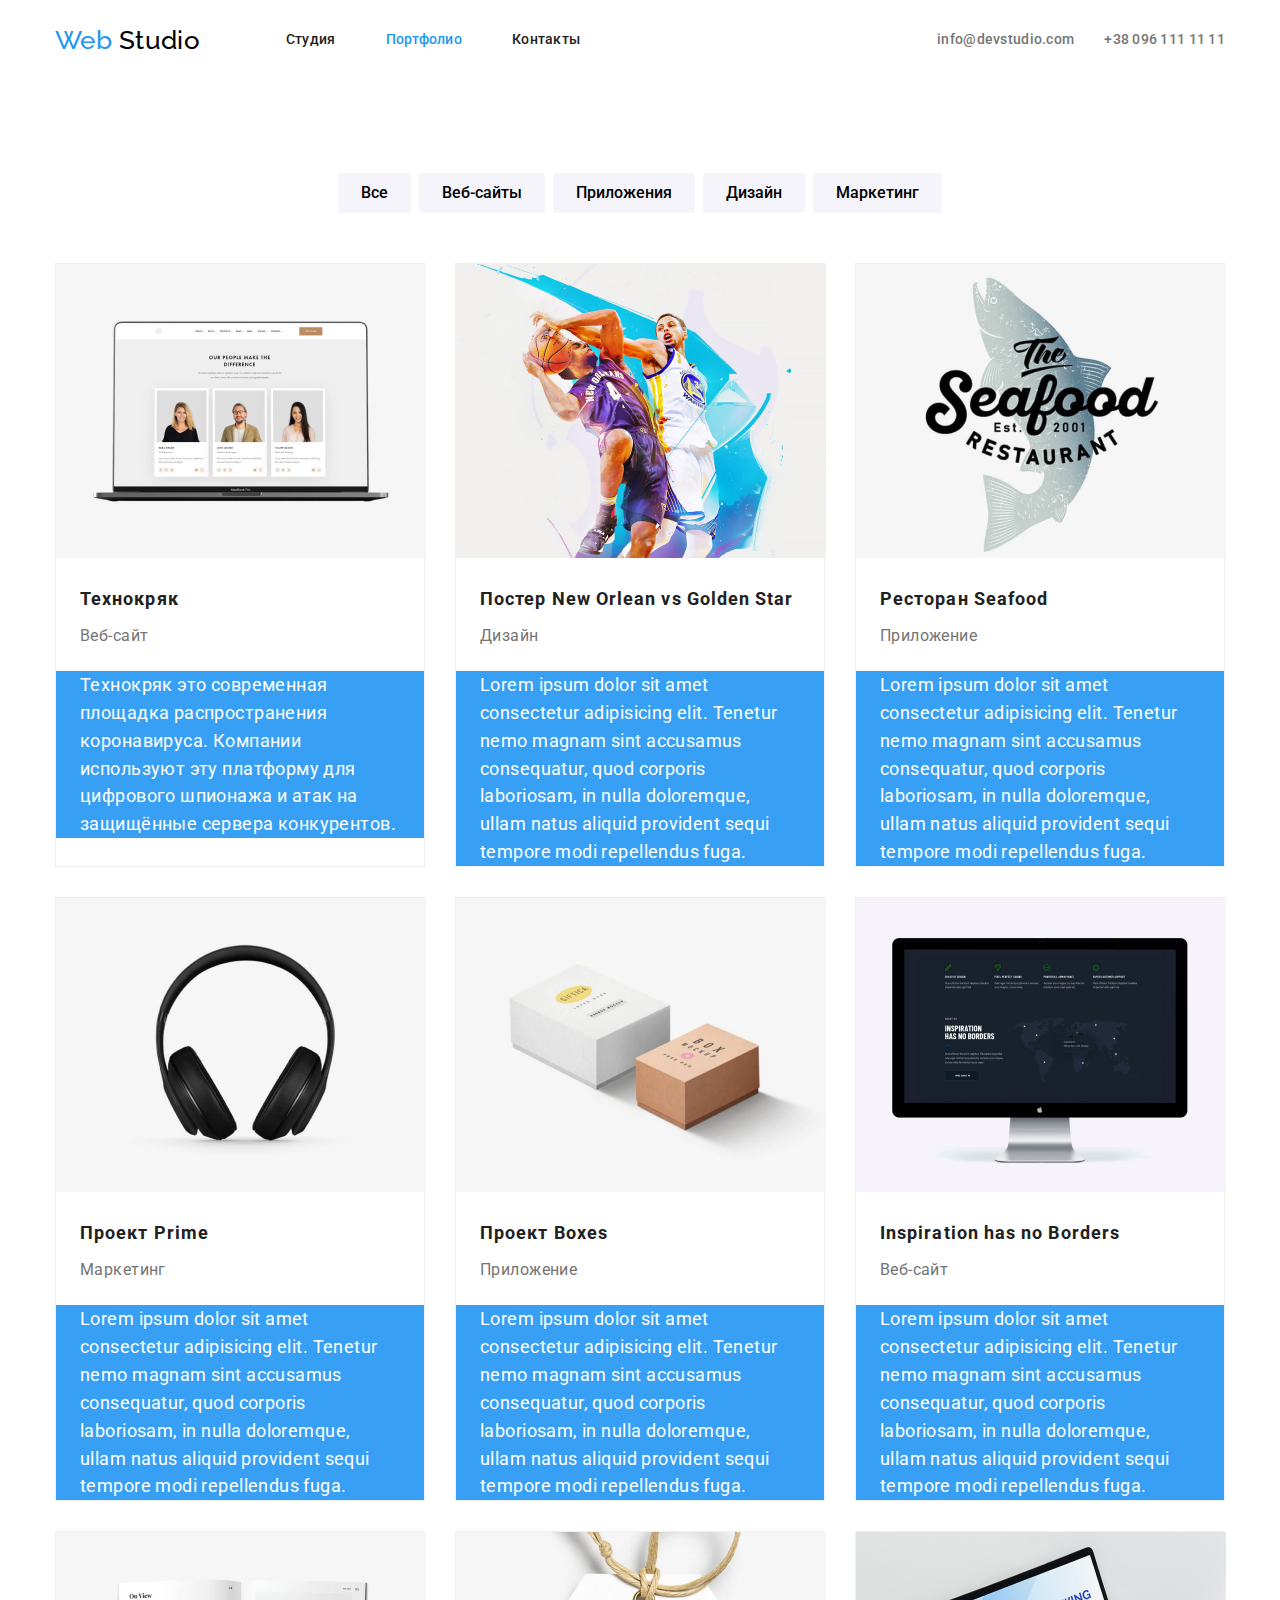
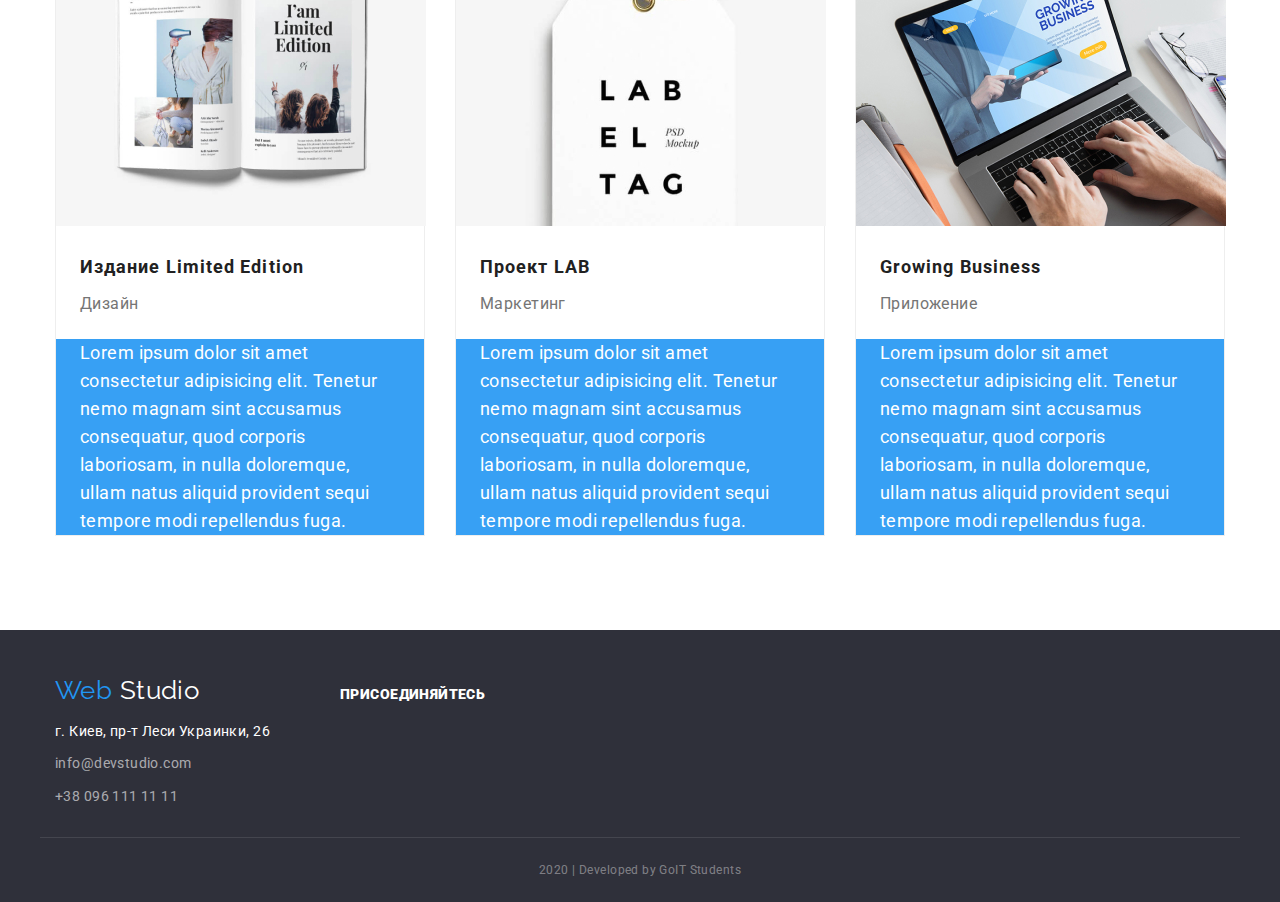
==== portfolio.html @ a6c3c33e "переносит файлы с третьей работы" ====
<!DOCTYPE html>
<html lang="ru">
    <head>
        <meta charset="utf-8">
        <meta name="viewport" content="width=device-width, initial-scale=1.0">
        <title>Web Studio v.1</title>
        <link href="https://fonts.googleapis.com/css2?family=Raleway:wght@700&family=Roboto:wght@400;500;700;900&display=swap" rel="stylesheet">
        <link rel="stylesheet" href="./css/normalize.css">
        <link rel="stylesheet" href="./css/style.css">
    </head>
    
    <body>
        <header>
            <nav class="header header-nav container">
                <a class="logo" href="index.html">
                    <span class="logo-web">Web</span>
                    <span class="logo-header">Studio</span>
                </a>   
                <ul class="site-nav menu-nav">
                     <li class="menu-nav-link">
                        <a class="link" href="index.html">Студия</a>
                     </li>
                     <li class="menu-nav-link">
                        <a class="link current" href="portfolio.html">Портфолио</a>
                     </li>
                     <li class="menu-nav-link">
                        <a class="link" href="">Контакты</a>
                     </li>
                </ul>  
                <ul class="contact contact-nav">
                    <li class="cnt">
                         <a href="mailto:info@devstudio.com">info@devstudio.com</a>
                    </li>
                    <li class="cnt"> 
                         <a href="tel:+380961111111">+38 096 111 11 11</a>
                    </li>
                </ul>      
             </nav> 
        </header>    


        <main>
            <!--projects-->
            <section class="projects container">
                <h1 class="projects-title">Наши проекты</h1>
                <ul class="filters">
                    <li class="filters-items"><button class="filter">Все</button></li>
                    <li class="filters-items"><button class="filter">Веб-сайты</button></li>
                    <li class="filters-items"><button class="filter">Приложения</button></li>
                    <li class="filters-items"><button class="filter">Дизайн</button></li>
                    <li class="filters-items"><button class="filter">Маркетинг</button></li>
                </ul>
                <ul class="projects-list">
                    <li class="projects-items">
                        <a href="">
                            <img src="./image/techno.jpg" alt="img">
                            <h2 class="title">Технокряк</h2>
                            <p class="category">Веб-сайт</p>
                            <p class="description">Технокряк это современная площадка распространения коронавируса. Компании используют эту платформу для цифрового шпионажа и атак на защищённые сервера конкурентов.</p>
                        </a>
                    </li>

                    <li class="projects-items">
                        <a href="">
                            <img src="./image/poster.jpg" alt="img">
                            <h2 class="title">Постер New Orlean vs Golden Star</h2>
                            <p class="category">Дизайн</p>
                            <p class="description">Lorem ipsum dolor sit amet consectetur adipisicing elit. Tenetur nemo magnam sint accusamus consequatur, quod corporis laboriosam, in nulla doloremque, ullam natus aliquid provident sequi tempore modi repellendus fuga.</p></a>
                    </li>

                    <li class="projects-items">
                        <a href="">
                            <img src="./image/restaurant.jpg" alt="img">
                            <h2 class="title">Ресторан Seafood</h2>
                            <p class="category ">Приложение</p>
                            <p class="description">Lorem ipsum dolor sit amet consectetur adipisicing elit. Tenetur nemo magnam sint accusamus consequatur, quod corporis laboriosam, in nulla doloremque, ullam natus aliquid provident sequi tempore modi repellendus fuga.</p>
                        </a>
                    </li>

                    <li class="projects-items">
                        <a href="">
                            <img src="./image/prime.jpg" alt="img">
                            <h2 class="title">Проект Prime</h2>
                            <p class="category">Маркетинг</p>
                            <p class="description">Lorem ipsum dolor sit amet consectetur adipisicing elit. Tenetur nemo magnam sint accusamus consequatur, quod corporis laboriosam, in nulla doloremque, ullam natus aliquid provident sequi tempore modi repellendus fuga.</p>
                        </a>
                    </li>

                    <li class="projects-items">
                        <a href="">
                            <img src="./image/box.jpg" alt="img">
                            <h2 class="title">Проект Boxes</h2>
                            <p class="category">Приложение</p>
                            <p class="description">Lorem ipsum dolor sit amet consectetur adipisicing elit. Tenetur nemo magnam sint accusamus consequatur, quod corporis laboriosam, in nulla doloremque, ullam natus aliquid provident sequi tempore modi repellendus fuga.</p>
                        </a>
                    </li>

                    <li class="projects-items">
                        <a href="">
                            <img src="./image/design.jpg" alt="img">
                            <h2 class="title">Inspiration has no Borders</h2>
                            <p class="category">Веб-сайт</p>
                            <p class="description">Lorem ipsum dolor sit amet consectetur adipisicing elit. Tenetur nemo magnam sint accusamus consequatur, quod corporis laboriosam, in nulla doloremque, ullam natus aliquid provident sequi tempore modi repellendus fuga.</p>
                        </a>
                    </li>

                    <li class="projects-items">
                        <a href="">
                            <img src="./image/book.jpg" alt="img">
                            <h2 class="title">Издание Limited Edition</h2>
                            <p class="category">Дизайн</p>
                            <p class="description">Lorem ipsum dolor sit amet consectetur adipisicing elit. Tenetur nemo magnam sint accusamus consequatur, quod corporis laboriosam, in nulla doloremque, ullam natus aliquid provident sequi tempore modi repellendus fuga.</p>
                        </a>
                    </li>

                    <li class="projects-items">
                        <a href="">
                            <img src="./image/lab.jpg" alt="img">
                            <h2 class="title">Проект LAB</h2>
                            <p class="category">Маркетинг</p>
                            <p class="description">Lorem ipsum dolor sit amet consectetur adipisicing elit. Tenetur nemo magnam sint accusamus consequatur, quod corporis laboriosam, in nulla doloremque, ullam natus aliquid provident sequi tempore modi repellendus fuga.</p>
                        </a>
                    </li>

                    <li class="projects-items">
                        <a href="">                         
                            <img src="./image/project9.jpg" alt="img">
                            <h2 class="title">Growing Business</h2>
                            <p class="category">Приложение</p>
                            <p class="description">Lorem ipsum dolor sit amet consectetur adipisicing elit. Tenetur nemo magnam sint accusamus consequatur, quod corporis laboriosam, in nulla doloremque, ullam natus aliquid provident sequi tempore modi repellendus fuga.</p>
                        </a>
                    </li>
                </ul>
            </section>
        </main>


        <footer>
            <div class="container footer">
                <div class="footer-address">
                    <a class="logo" href="index.html">
                        <span class="logo-web">Web</span>
                        <span class="logo-footer">Studio</span>
                    </a> 
                    <address class="address">
                        <p>г. Киев, пр-т Леси Украинки, 26</p>
                        <a class="address-link" href="mailto:info@devstudio.com">info@devstudio.com</a>
                        <a class="address-link" href="tel:+380961111111">+38 096 111 11 11</a>
                    </address>
                </div>
                <div class="join-in">
                    <p><b>Присоединяйтесь</b></p>
                    <ul class="social">
                        <li class="social-items">
                            <a target="_blank" href="" aria-label="instagram"></a>
                        </li>
                        <li class="social-items">
                            <a target="_blank" href="" aria-label="facebook"></a>
                        </li>
                        <li class="social-items">
                            <a target="_blank" href="" aria-label="twitter"></a>
                        </li>
                        <li class="social-items">
                            <a target="_blank" href="" aria-label="linkedin"></a>
                        </li>
                    </ul>
                </div>
            </div>
            <p class="footer-text container">2020 | Developed by GoIT Students</p>
        </footer>
    </body>
</html>
---- css/style.css ----
:root{
    --primary-text-color: #757575;
    --accent-color: #2196F3;
    --title-text-color: #212121;
    --footer-text-color: rgba(255, 255, 255, 0.6);
    --footer-background-color: #2F303A;
    --section-background: #F5F4FA;
    --white-color: #FFFFFF;

}

html {
    box-sizing: border-box;
}
  
*,
*::before,
*::after {
    box-sizing: inherit;
}

body{
    font-family: 'Roboto', sans-serif;
    font-size: 14px;
    font-weight: 400;
    letter-spacing: 0.03em;
}

ul a,
a{
    text-decoration: none;
}

h2,
h3{
    color: var(--title-text-color);
}

h2{
    font-size: 36px;
    font-weight: 700;
    line-height: 1.16;
    text-align: center;
}

ul li{
    list-style: none;
} 

h1,h2,h3,h4,h5,h6,ul,p{
    margin: 0;
    padding: 0;
}

.container{
    margin-left: auto;
    margin-right: auto;
    width: 1200px;
    padding-left: 15px;
    padding-right: 15px;
}

/*LOGO*/
.logo{
    display: block;
    
    font-family: 'Raleway', sans-serif;
    font-size: 26px;
    line-height: 1.19;
    text-decoration: none;
}
.logo .logo-web{
    color: var(--accent-color);
}

.logo .logo-header{
    color: black;
}

.logo .logo-footer{
    color: var(--white-color);
}



/*HEADER*/
header{
    background-color: var(--white-color);
    font-weight: 500;
    
    line-height: 1.14;
    letter-spacing: 0.02em;
}

.site-nav .link{
    display: block;
    padding-bottom: 32px;
    padding-top: 32px;
    color: var(--title-text-color);
}

.site-nav .link.current{
    color: var(--accent-color);
}

.contact a{
    color: var(--primary-text-color);
}

.site-nav .link:hover,
.site-nav .link:focus,
.contact a:hover,
.contact a:focus {
  color: var(--accent-color);
}

.menu-nav{
    display: flex;
}

.menu-nav-link + .menu-nav-link{
    margin-left: 50px;
}

.menu-nav-link{
    margin-left: 86px;
}

.header-nav{
    display: flex;
    justify-content: space-between;
    align-items: center;
}

.contact-nav{
    display: flex;
    margin-left: auto;
}

.cnt + .cnt{
    margin-left: 30px;
}



/*HERO*/
.hero{
    background: rgba(47, 48, 58, 0.8);
    text-align: center;
    color: var(--white-color);
    margin-bottom: 94px;
}

.hero-title{    
    font-weight: 900;
    font-size: 44px;
    line-height: 1.36;
    letter-spacing: 0.06em;
    text-transform: uppercase;
    margin-bottom: 30px;
    
}

.hero .button{
    color: var(--white-color);
    font-weight: 700;
    font-size: 16px;
    line-height: 1.87;
    letter-spacing: 0.06em;

    padding-top: 10px;
    padding-bottom: 10px;
    background-color: var(--accent-color);
    display: block;
    width: 200px;
    border-radius: 4px;
    margin-right: auto;
    margin-left: auto;
}

.hero .hero-container{
    padding-top: 200px;
    padding-bottom: 200px;
}

/*Особенности*/
.section{
    display: flex;
    margin-bottom: 94px;
}

.section-list + .section-list{
    margin-left: 30px;
}

.section .section-title{
    font-weight: 700;
    font-size: 14px;
    line-height: 1.14;
    text-transform: uppercase;
    margin-top: 30px;
    margin-bottom: 10px;
}

.section .text{
    line-height: 1.71;
    margin: 0;
}

.container-title{
    font-size: 0px;
    color: transparent;
}



/* Чем мы занимаемся?*/

.features-list{
    display: flex;
    margin-bottom: 94px;
}

.features-title{
    margin-bottom: 50px;
}

.features-items + .features-items{
    margin-left: 30px;
}

.features p{
    font-weight: 700;
    line-height: 1.14;
    text-transform: uppercase;
    text-align: center;
    color: var(--white-color);
    background: rgba(47, 48, 58, 0.8);
    padding-top: 27px;
    padding-bottom: 27px;
    margin: 0;
    position: relative;
    margin-top: -72px;
}




/*TEAM*/
.team{
    background-color: var(--section-background);
}
.team-title{
    margin-bottom: 50px;
    padding-top: 94px;
}

.team .team-list{
    display: flex;
    padding-bottom: 94px;
}

.team-items + .team-items{
    margin-left: 30px;
} 

.team .team-name{
    font-weight: 500;
    font-size: 16px;
    line-height: 1.18;
    text-align: center;
    margin-top: 30px;
    margin-bottom: 10px;
}

.team p{
    color: var(--primary-text-color);
    font-weight: 400;
    font-size: 16px;
    line-height: 1.18;
    text-align: center;
    margin-bottom: 16px;
}



/*Social*/
a[aria-label="instagram"]:hover,
a[aria-label="instagram"]:focus{
    background-color: var(--accent-color);
}

.social{
    display: flex;
    justify-content: center;
}

.social .social-items{
    margin-bottom: 24px;
}

.social-items + .social-items{
    margin-left: 10px;
}




/*Наши клиенты*/
.client-title{
    margin-bottom: 50px;
    margin-top: 94px;  
}

.client .client-list{
    display: flex;
    justify-content: space-between;
    margin-bottom: 94px;
}

.client-items + .client-items{
    margin-left: 30px;
}

.client .client-link:hover,
.client .client-link:focus{
    color: var(--accent-color)
}



/*FOOTER*/
footer{
    background-color: var(--footer-background-color);
    color: var(--white-color);
    font-weight: 400;
    font-style: normal;
    font-size: 14px;
    line-height: 1.71;
}

.footer{
    display: flex;
    align-items: baseline;
}
.footer-address{
    margin-top: 45px;
    margin-bottom: 28px;
}

.address{
    font-weight: 400;
    font-style: normal;
    display: flex;
    flex-direction: column;
    margin-top: 14px;
}

.address-link{
   color: var(--footer-text-color);
   margin-top: 9px;
}

.address-link:hover,
.address-link:focus{
    color: var(--accent-color)
}

.join-in{
    font-weight: bold;
    line-height: 1.14;
    text-transform: uppercase;
    margin-left: 70px;

}

.footer-text{
    font-size: 12px;
    line-height: 2;
    text-align: center;
    color: rgba(255, 255, 255, 0.4); 
    padding-top: 20px;
    padding-bottom: 20px;
    border-top: 1px solid rgba(255, 255, 255, 0.1);;
}





/*PORTFOLIO*/


/*projects*/
.projects .projects-title{
    color: transparent;
    font-size: 0px;  /*попытка скрыть заголовок*/
}

.filter{
    font-weight: 500;
    font-size: 16px;
    line-height: 1.62;
    text-align: center;
    padding-left: 22px;
    padding-right: 22px;
    padding-top: 6px;
    padding-bottom: 6px;
    background: var(--section-background);
    border-radius: 4px;
    border: 1px solid transparent;
}

.filters-items + .filters-items{
    margin-left: 8px;
}

.filter:hover,
.filter:focus{
    background-color: var(--accent-color);
    color: var(--white-color);
}

.projects-list .title{
    font-weight: 700;
    font-size: 18px;
    line-height: 2;
    letter-spacing: 0.06em;
    text-align: left;
    padding-left: 24px;
    padding-right: 24px;
    margin-top: 20px;
}

.description{
    font-size: 18px;
    line-height: 1.55;
    color: var(--white-color);
    background: rgba(33, 150, 243, 0.9);
    padding-left: 24px;
    padding-right: 24px;
}

.category{
    font-size: 16px;
    line-height: 1.87;
    color: var(--primary-text-color);
    padding-left: 24px;
    padding-right: 24px;
    margin-bottom: 20px;
    margin-top: 4px;
}

.projects .filters{
    display: flex;
    justify-content: center;
    margin-top: 93px;
    margin-bottom: 50px;
    
}

.projects .projects-list{
    display: flex;
    flex-wrap: wrap;
    margin-bottom: 94px;
}

.projects .projects-items{
    width: calc((100% - 60px) / 3);
    margin-bottom: 30px;
    margin-right: 30px;
    border: 1px solid #EEEEEE;
}

.projects-items:nth-last-child(-n+3){
  margin-bottom: 0;
}

.projects-items:nth-child(3n){
    margin-right: 0;
}
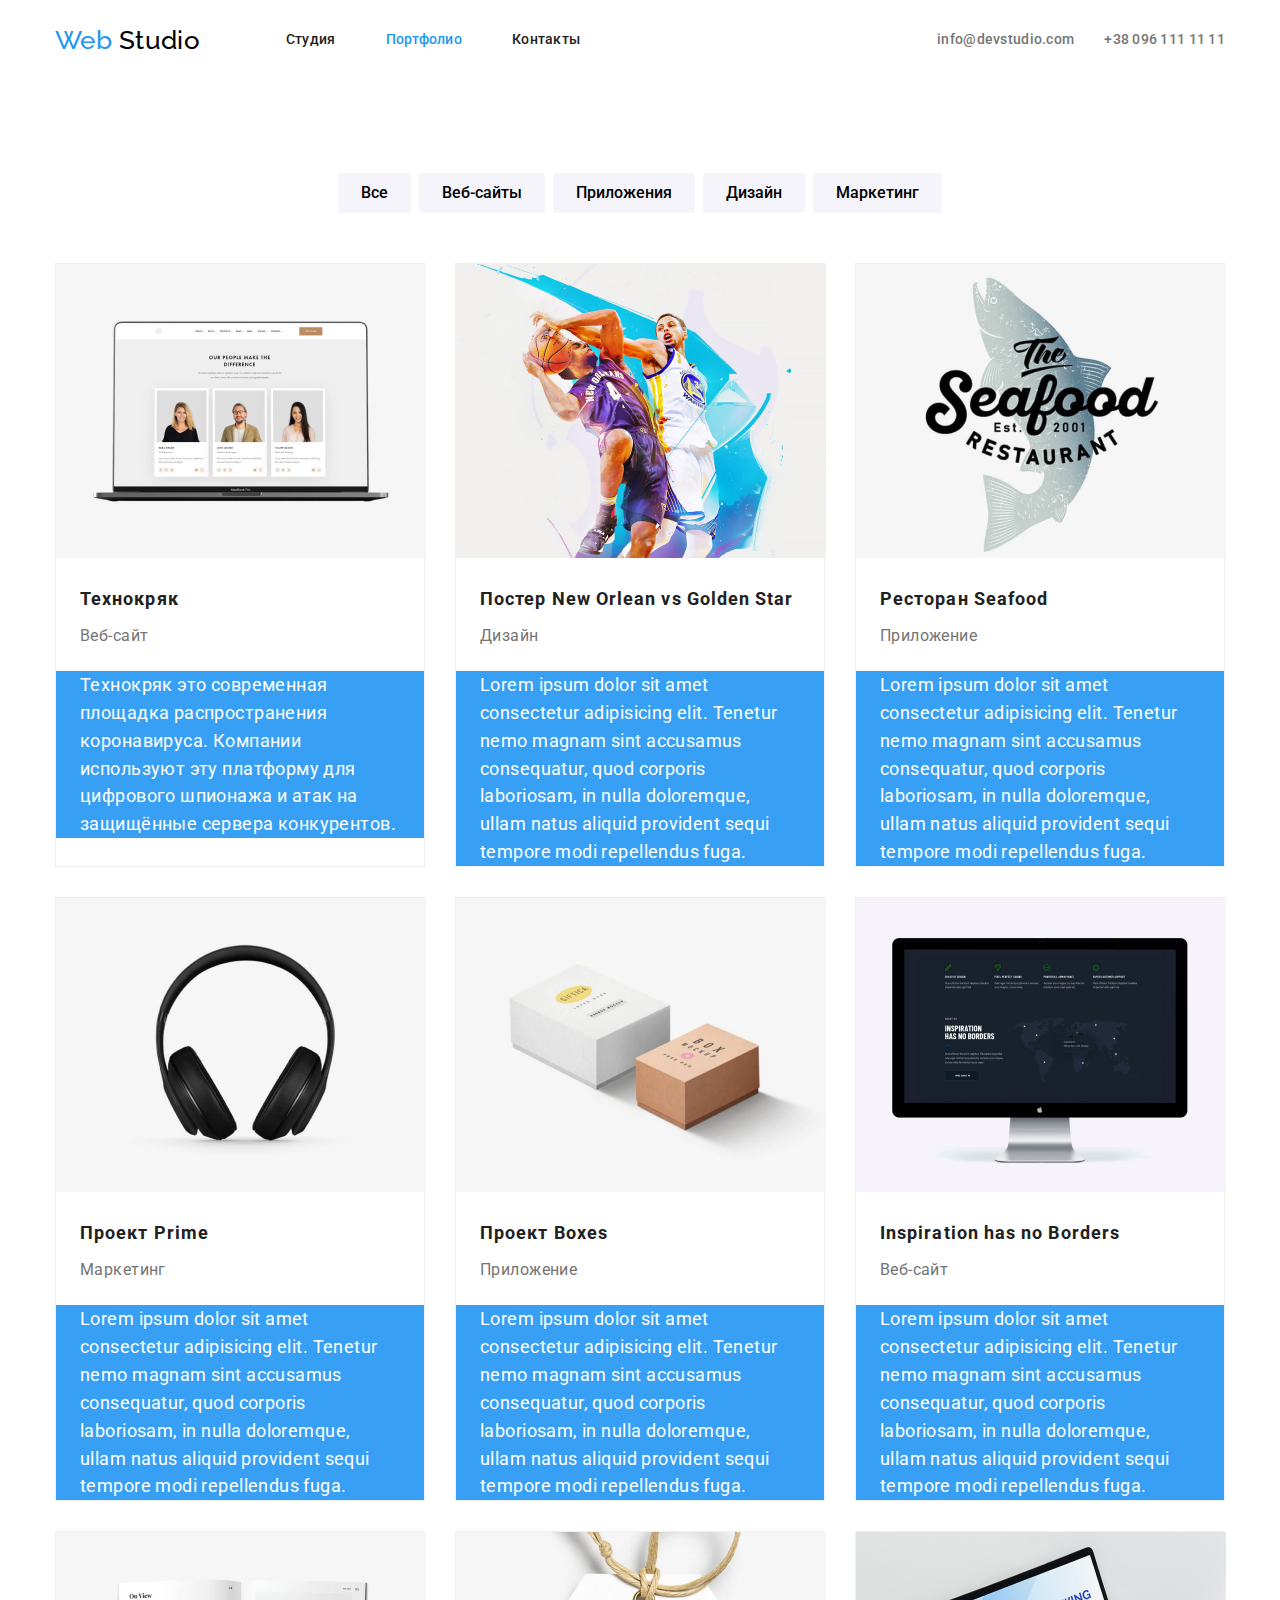
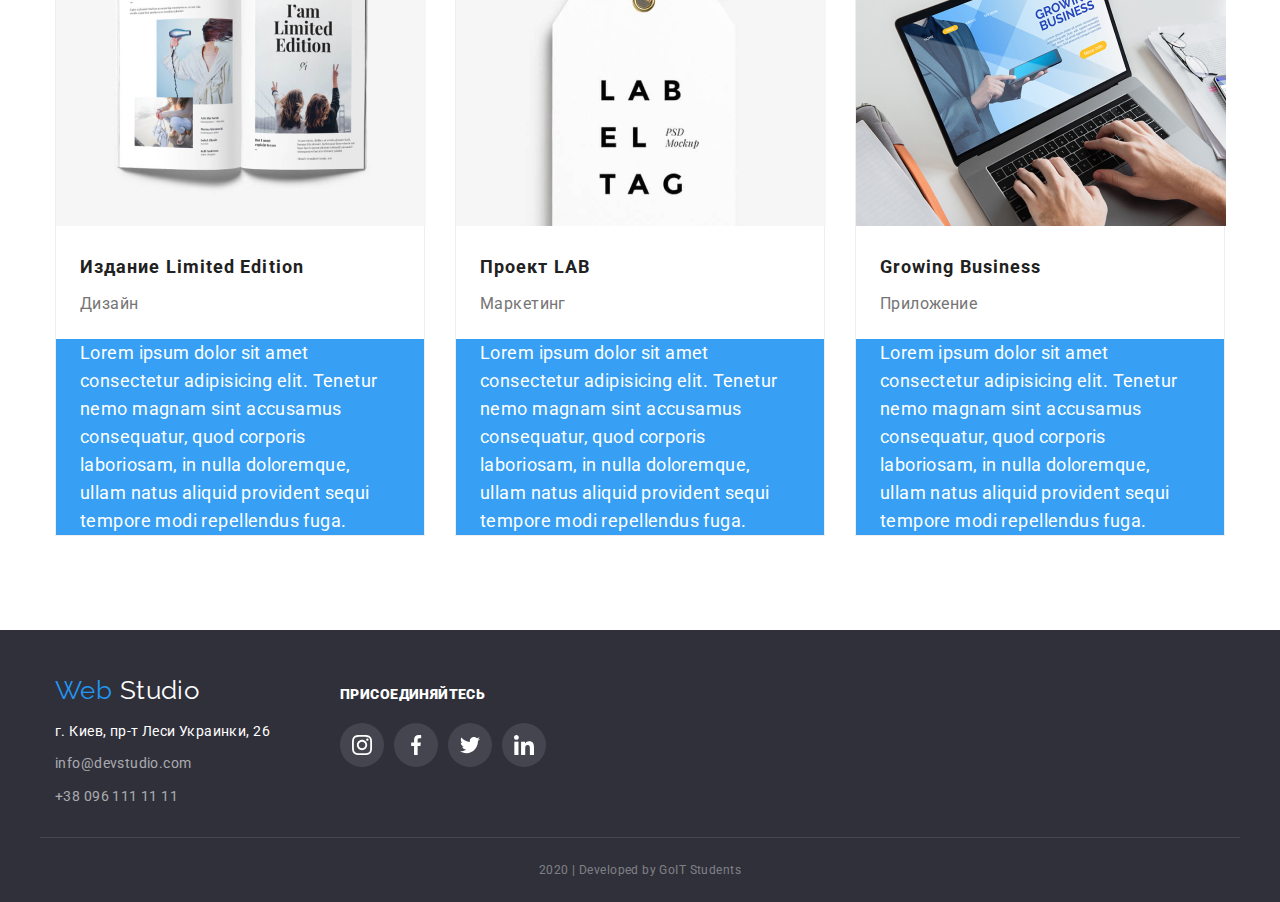
==== commit e59e5a3a: "добавляет фоновые картинки" ====
--- a/portfolio.html
+++ b/portfolio.html
@@ -150,18 +150,18 @@
                 </div>
                 <div class="join-in">
                     <p><b>Присоединяйтесь</b></p>
-                    <ul class="social">
+                    <ul class="social social-footer">
                         <li class="social-items">
-                            <a target="_blank" href="" aria-label="instagram"></a>
+                            <a class="link-items instagram" target="_blank" href="" aria-label="instagram"></a>
                         </li>
                         <li class="social-items">
-                            <a target="_blank" href="" aria-label="facebook"></a>
+                            <a class="link-items facebook" target="_blank" href="" aria-label="facebook"></a>
                         </li>
                         <li class="social-items">
-                            <a target="_blank" href="" aria-label="twitter"></a>
+                            <a class="link-items twitter" target="_blank" href="" aria-label="twitter"></a>
                         </li>
                         <li class="social-items">
-                            <a target="_blank" href="" aria-label="linkedin"></a>
+                            <a class="link-items linkedin" target="_blank" href="" aria-label="linkedin"></a>
                         </li>
                     </ul>
                 </div>
--- a/css/style.css
+++ b/css/style.css
@@ -145,7 +145,10 @@
 
 /*HERO*/
 .hero{
-    background: rgba(47, 48, 58, 0.8);
+    max-width: 1600px;
+    height: 600px;
+    background-image: linear-gradient( rgba(47, 48, 58, 0.8),  rgba(47, 48, 58, 0.8)),
+    url(/image/hero.jpg); 
     text-align: center;
     color: var(--white-color);
     margin-bottom: 94px;
@@ -189,6 +192,39 @@
     margin-bottom: 94px;
 }
 
+.section .section-list::before{
+    content: "";
+    display: inline-flex;
+    width: 270px;
+    height: 120px;
+    background-color: var(--section-background);
+    border-radius: 4px;
+}
+
+.section .section-list:nth-child(1)::before{
+    background-image: url(/image/antenna.svg);
+    background-position: center;
+    background-repeat: no-repeat;
+}
+
+.section .section-list:nth-child(2)::before{
+    background-image: url(/image/clock.svg);
+    background-position: center;
+    background-repeat: no-repeat;
+}
+
+.section .section-list:nth-child(3)::before{
+    background-image: url(/image/diagram.svg);
+    background-position: center;
+    background-repeat: no-repeat;
+}
+
+.section .section-list:nth-child(4)::before{
+    background-image: url(/image/astronaut.svg);
+    background-position: center;
+    background-repeat: no-repeat;
+}
+
 .section-list + .section-list{
     margin-left: 30px;
 }
@@ -260,6 +296,11 @@
     padding-bottom: 94px;
 }
 
+.team .team-items{
+    box-shadow: 0px 2px 1px rgba(0, 0, 0, 0.2), 0px 1px 1px rgba(0, 0, 0, 0.14), 0px 1px 3px rgba(0, 0, 0, 0.12);
+    border-radius: 0px 0px 4px 4px; 
+}
+
 .team-items + .team-items{
     margin-left: 30px;
 } 
@@ -285,9 +326,12 @@
 
 
 /*Social*/
-a[aria-label="instagram"]:hover,
-a[aria-label="instagram"]:focus{
+.social .social-items:hover,
+.social .social-items:focus{
     background-color: var(--accent-color);
+    border-radius: 75%;
+    height: 44px;
+    width: 44px;
 }
 
 .social{
@@ -371,7 +415,10 @@
     line-height: 1.14;
     text-transform: uppercase;
     margin-left: 70px;
-
+}
+
+.join-in p{
+    margin-bottom: 20px;
 }
 
 .footer-text{
@@ -382,6 +429,41 @@
     padding-top: 20px;
     padding-bottom: 20px;
     border-top: 1px solid rgba(255, 255, 255, 0.1);;
+}
+
+.social-footer .link-items{
+    display: inline-flex;
+    background: rgba(255, 255, 255, 0.1);
+    border-radius: 75%;
+    height: 44px;
+    width: 44px;
+}
+.social-footer .social-items{
+    margin-bottom: 0;
+}
+
+.social-items .instagram{
+    background-image: url(/image/insta-white.svg);
+    background-repeat: no-repeat;
+    background-position: center;
+}
+
+.social-items .facebook{
+    background-image: url(/image/facebook-white.svg);
+    background-repeat: no-repeat;
+    background-position: center;
+}
+
+.social-items .twitter{
+    background-image: url(/image/twitter-white.svg);
+    background-repeat: no-repeat;
+    background-position: center;
+}
+
+.social-items .linkedin{
+    background-image: url(/image/linkedin-white.svg);
+    background-repeat: no-repeat;
+    background-position: center;
 }
 
 
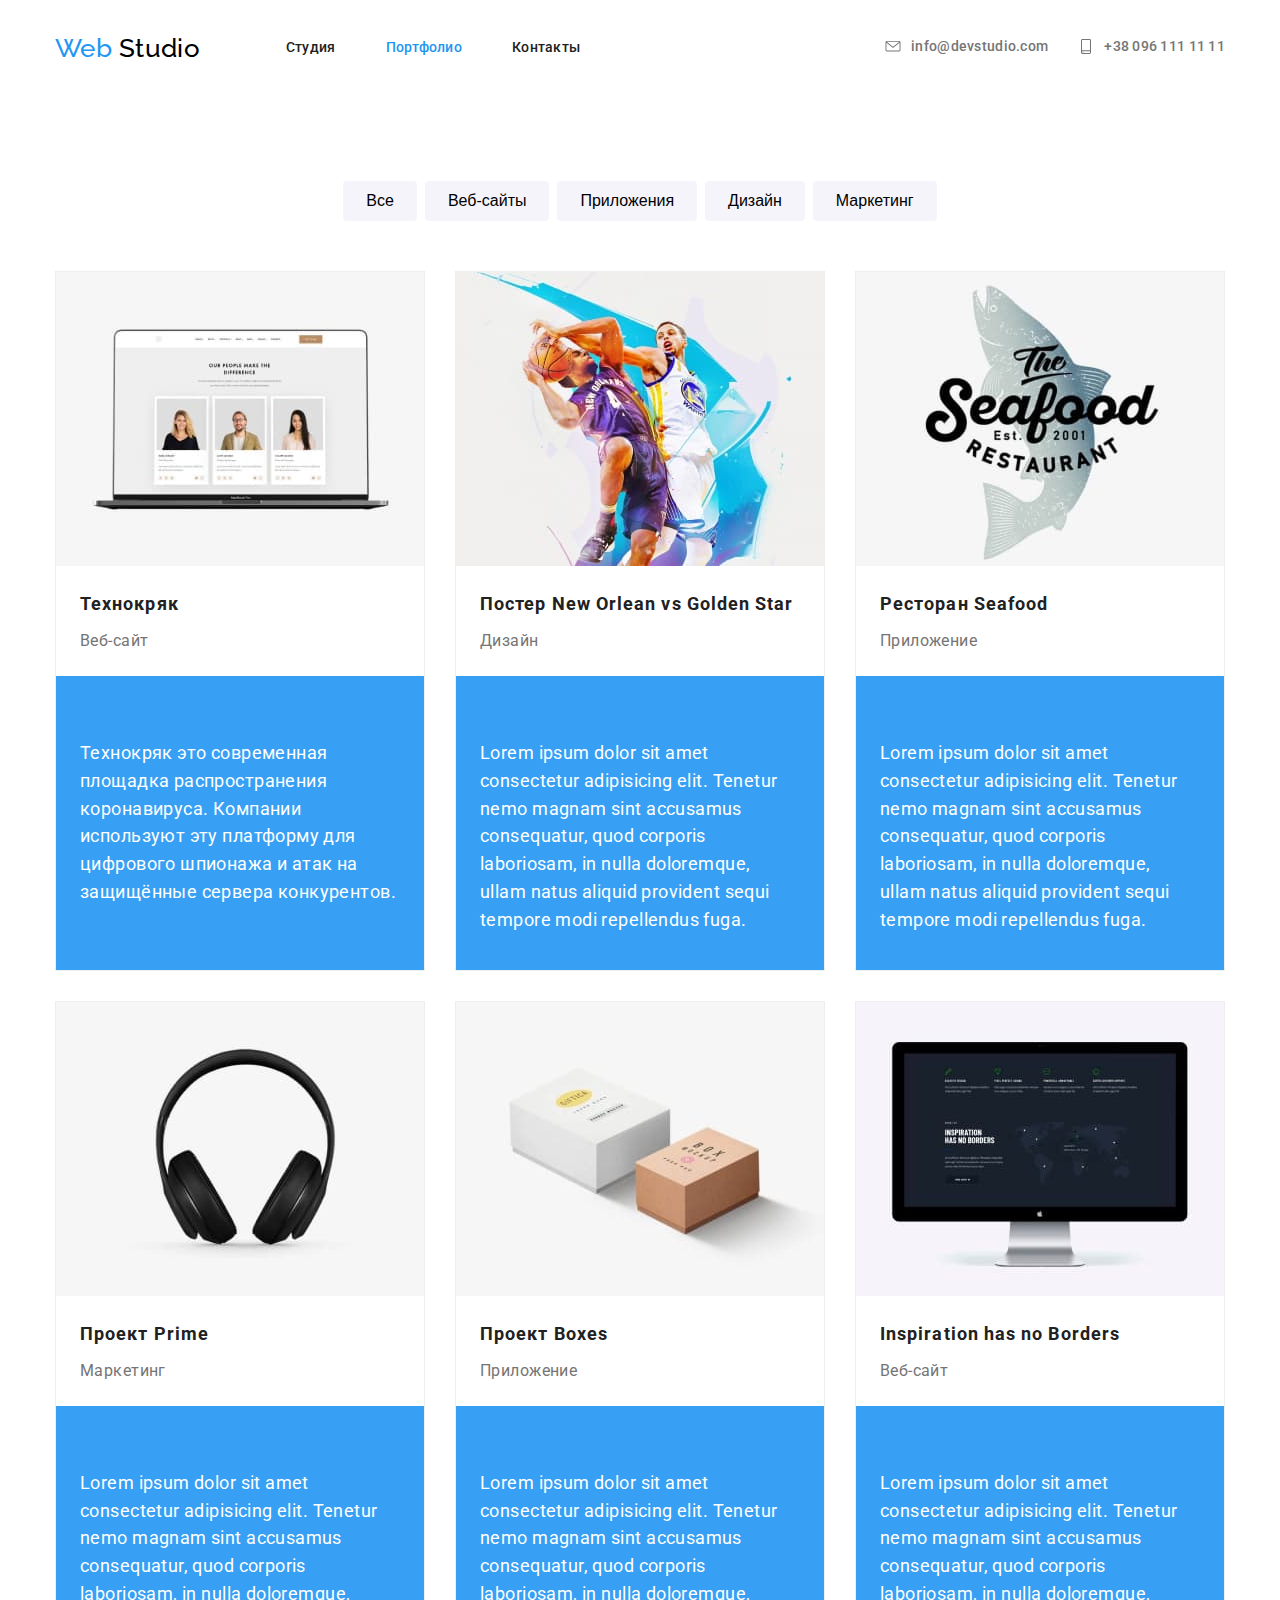
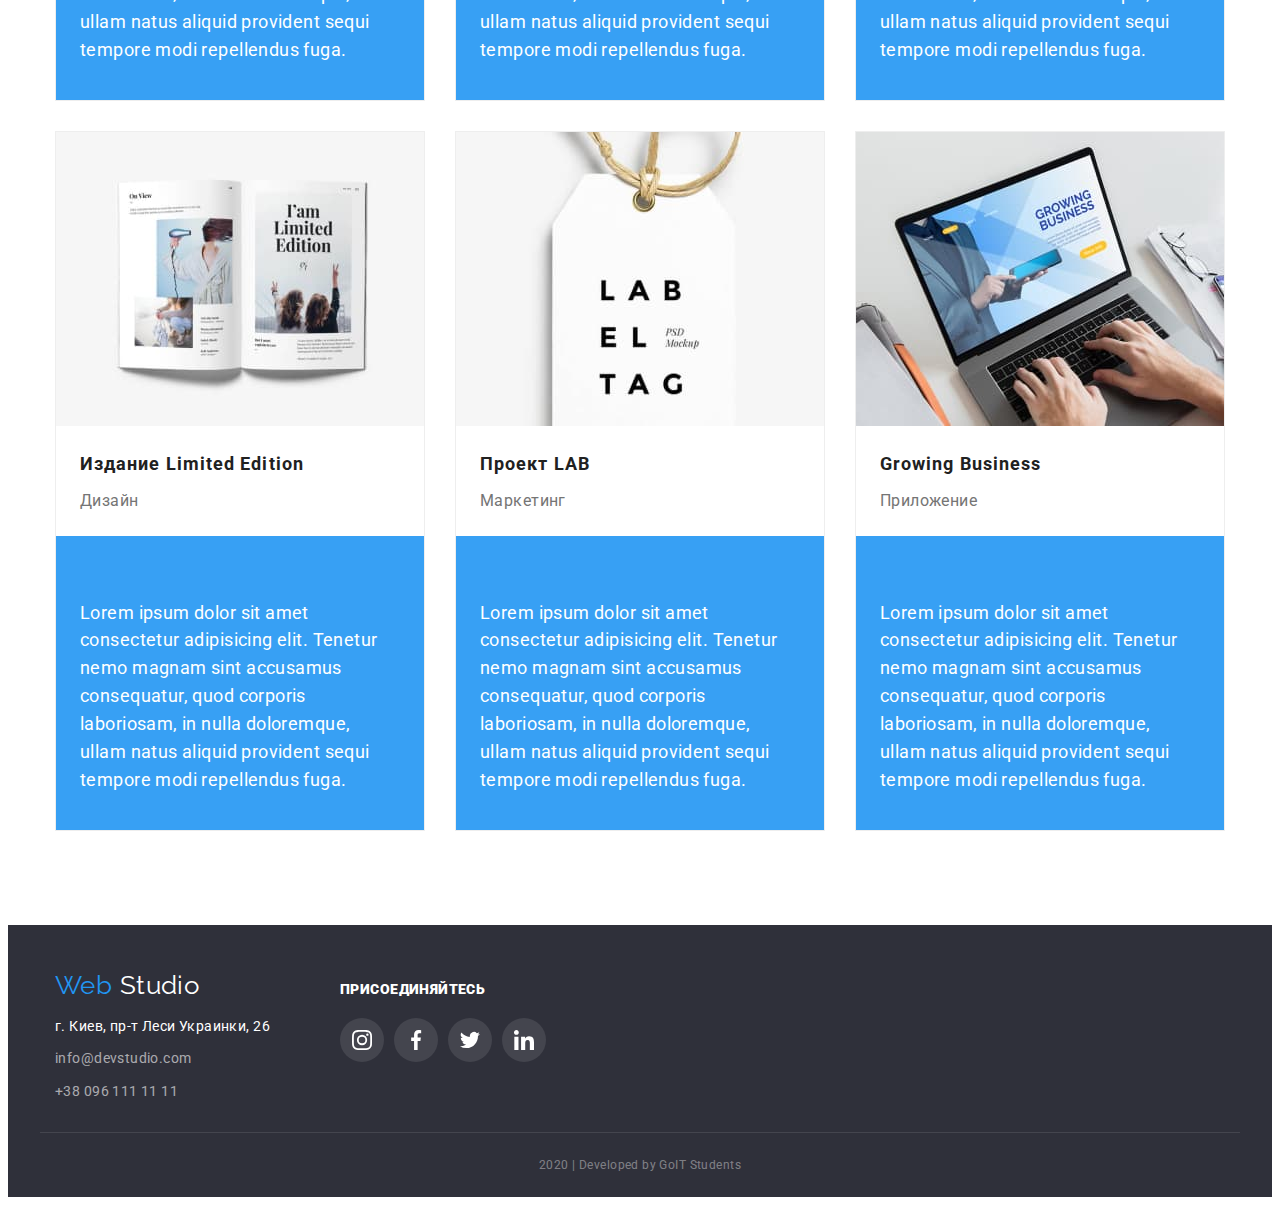
==== commit 44a4b560: "добавляет финальную версию" ====
--- a/portfolio.html
+++ b/portfolio.html
@@ -29,12 +29,21 @@
                 </ul>  
                 <ul class="contact contact-nav">
                     <li class="cnt">
-                         <a href="mailto:info@devstudio.com">info@devstudio.com</a>
+                        <a class="cnt-link" href="mailto:info@devstudio.com">
+                            <svg class="icon-cnt">
+                                <use href="./image/sprite.svg#icon-mail"></use>
+                            </svg>
+                            info@devstudio.com
+                        </a>
                     </li>
                     <li class="cnt"> 
-                         <a href="tel:+380961111111">+38 096 111 11 11</a>
+                        <a class="cnt-link" href="tel:+380961111111">
+                            <svg class="icon-cnt">
+                                <use href="./image/sprite.svg#icon-tel"></use>
+                            </svg>
+                            +38 096 111 11 11</a>
                     </li>
-                </ul>      
+                </ul>         
              </nav> 
         </header>    
 
@@ -52,7 +61,7 @@
                 </ul>
                 <ul class="projects-list">
                     <li class="projects-items">
-                        <a href="">
+                        <a class="project-link" href="">
                             <img src="./image/techno.jpg" alt="img">
                             <h2 class="title">Технокряк</h2>
                             <p class="category">Веб-сайт</p>
@@ -61,7 +70,7 @@
                     </li>
 
                     <li class="projects-items">
-                        <a href="">
+                        <a class="project-link"href="">
                             <img src="./image/poster.jpg" alt="img">
                             <h2 class="title">Постер New Orlean vs Golden Star</h2>
                             <p class="category">Дизайн</p>
@@ -69,7 +78,7 @@
                     </li>
 
                     <li class="projects-items">
-                        <a href="">
+                        <a class="project-link"href="">
                             <img src="./image/restaurant.jpg" alt="img">
                             <h2 class="title">Ресторан Seafood</h2>
                             <p class="category ">Приложение</p>
@@ -78,7 +87,7 @@
                     </li>
 
                     <li class="projects-items">
-                        <a href="">
+                        <a class="project-link" href="">
                             <img src="./image/prime.jpg" alt="img">
                             <h2 class="title">Проект Prime</h2>
                             <p class="category">Маркетинг</p>
@@ -87,7 +96,7 @@
                     </li>
 
                     <li class="projects-items">
-                        <a href="">
+                        <a class="project-link" href="">
                             <img src="./image/box.jpg" alt="img">
                             <h2 class="title">Проект Boxes</h2>
                             <p class="category">Приложение</p>
@@ -96,7 +105,7 @@
                     </li>
 
                     <li class="projects-items">
-                        <a href="">
+                        <a  class="project-link"href="">
                             <img src="./image/design.jpg" alt="img">
                             <h2 class="title">Inspiration has no Borders</h2>
                             <p class="category">Веб-сайт</p>
@@ -105,7 +114,7 @@
                     </li>
 
                     <li class="projects-items">
-                        <a href="">
+                        <a  class="project-link"href="">
                             <img src="./image/book.jpg" alt="img">
                             <h2 class="title">Издание Limited Edition</h2>
                             <p class="category">Дизайн</p>
@@ -114,7 +123,7 @@
                     </li>
 
                     <li class="projects-items">
-                        <a href="">
+                        <a  class="project-link"href="">
                             <img src="./image/lab.jpg" alt="img">
                             <h2 class="title">Проект LAB</h2>
                             <p class="category">Маркетинг</p>
@@ -123,7 +132,7 @@
                     </li>
 
                     <li class="projects-items">
-                        <a href="">                         
+                        <a  class="project-link"href="">                         
                             <img src="./image/project9.jpg" alt="img">
                             <h2 class="title">Growing Business</h2>
                             <p class="category">Приложение</p>
@@ -152,16 +161,32 @@
                     <p><b>Присоединяйтесь</b></p>
                     <ul class="social social-footer">
                         <li class="social-items">
-                            <a class="link-items instagram" target="_blank" href="" aria-label="instagram"></a>
+                            <a class="link-items" target="_blank" href="" aria-label="instagram">
+                                <svg class="social-icon">
+                                    <use href="./image/sprite.svg#icon-instagram"></use>
+                                </svg>
+                            </a>
                         </li>
                         <li class="social-items">
-                            <a class="link-items facebook" target="_blank" href="" aria-label="facebook"></a>
+                            <a class="link-items" target="_blank" href="" aria-label="facebook">
+                                <svg class="social-icon">
+                                    <use href="./image/sprite.svg#icon-facebook"></use>
+                                </svg>
+                            </a>
                         </li>
                         <li class="social-items">
-                            <a class="link-items twitter" target="_blank" href="" aria-label="twitter"></a>
+                            <a class="link-items" target="_blank" href="" aria-label="twitter">
+                                <svg class="social-icon">
+                                    <use href="./image/sprite.svg#icon-twitter"></use>
+                                </svg>  
+                            </a>
                         </li>
                         <li class="social-items">
-                            <a class="link-items linkedin" target="_blank" href="" aria-label="linkedin"></a>
+                            <a class="link-items" target="_blank" href="" aria-label="linkedin">
+                                <svg class="social-icon">
+                                    <use href="./image/sprite.svg#icon-linkedin"></use>
+                                </svg>
+                            </a>
                         </li>
                     </ul>
                 </div>
--- a/css/style.css
+++ b/css/style.css
@@ -24,6 +24,7 @@
     font-size: 14px;
     font-weight: 400;
     letter-spacing: 0.03em;
+    max-width: 1600px;
 }
 
 ul a,
@@ -47,7 +48,7 @@
     list-style: none;
 } 
 
-h1,h2,h3,h4,h5,h6,ul,p{
+h1,h2,h3,h4,h5,h6,ul,p,svg,img{
     margin: 0;
     padding: 0;
 }
@@ -110,8 +111,11 @@
 .site-nav .link:hover,
 .site-nav .link:focus,
 .contact a:hover,
-.contact a:focus {
+.contact a:focus,
+.contact a:hover svg,
+.contact a:focus svg {
   color: var(--accent-color);
+  fill: var(--accent-color);
 }
 
 .menu-nav{
@@ -135,10 +139,22 @@
 .contact-nav{
     display: flex;
     margin-left: auto;
+    align-self: center;
 }
 
 .cnt + .cnt{
     margin-left: 30px;
+}
+
+.icon-cnt{
+    fill: var(--primary-text-color);
+    width: 16px;
+    height: 15px;
+    margin-right: 10px;
+}
+
+.cnt-link{
+    display: inline-flex;
 }
 
 
@@ -148,7 +164,7 @@
     max-width: 1600px;
     height: 600px;
     background-image: linear-gradient( rgba(47, 48, 58, 0.8),  rgba(47, 48, 58, 0.8)),
-    url(/image/hero.jpg); 
+    url(../image/hero.jpg); 
     text-align: center;
     color: var(--white-color);
     margin-bottom: 94px;
@@ -192,6 +208,7 @@
     margin-bottom: 94px;
 }
 
+/*
 .section .section-list::before{
     content: "";
     display: inline-flex;
@@ -202,27 +219,42 @@
 }
 
 .section .section-list:nth-child(1)::before{
-    background-image: url(/image/antenna.svg);
+    background-image: url(../image/antenna.svg);
     background-position: center;
     background-repeat: no-repeat;
 }
 
 .section .section-list:nth-child(2)::before{
-    background-image: url(/image/clock.svg);
+    background-image: url(../image/clock.svg);
     background-position: center;
     background-repeat: no-repeat;
 }
 
 .section .section-list:nth-child(3)::before{
-    background-image: url(/image/diagram.svg);
+    background-image: url(../image/diagram.svg);
     background-position: center;
     background-repeat: no-repeat;
 }
 
 .section .section-list:nth-child(4)::before{
-    background-image: url(/image/astronaut.svg);
+    background-image: url(../image/astronaut.svg);
     background-position: center;
     background-repeat: no-repeat;
+}
+*/
+
+.section-list .section-icon{
+    width: 270px;
+    height: 120px;
+    background-color: var(--section-background);
+    border-radius: 4px;
+    text-align: center;
+}
+
+.section-icon svg{
+    width: 70px;
+    height: 70px;
+    margin-top: 25px;
 }
 
 .section-list + .section-list{
@@ -347,7 +379,16 @@
     margin-left: 10px;
 }
 
-
+.social-icon{
+    width: 44px;
+    height: 44px;
+    fill: #afb1b8
+}
+
+.social-icon:hover,
+.social-icon:focus{
+    fill: var(--white-color);
+}
 
 
 /*Наши клиенты*/
@@ -362,15 +403,38 @@
     margin-bottom: 94px;
 }
 
+.client .client-link{
+    border: 1px solid #AFB1B8;
+    box-sizing: border-box;
+    border-radius: 4px;
+    width: 170px;
+    height: 90px;
+    display: inline-block;
+    text-align: center;
+}
+
 .client-items + .client-items{
     margin-left: 30px;
 }
 
 .client .client-link:hover,
 .client .client-link:focus{
-    color: var(--accent-color)
-}
-
+    color: var(--accent-color);
+    border: 1px solid var(--accent-color);
+}
+
+
+.client-items .icon-client{
+    fill: #afb1b8;
+    width: 100px;
+    height: 50px;
+    margin-top: 20px;
+}
+
+.client .client-link:hover svg,
+.client .client-link:focus svg{
+    fill: var(--accent-color);
+}
 
 
 /*FOOTER*/
@@ -431,43 +495,11 @@
     border-top: 1px solid rgba(255, 255, 255, 0.1);;
 }
 
-.social-footer .link-items{
-    display: inline-flex;
+.social-footer .social-icon{
+    fill: var(--white-color);
     background: rgba(255, 255, 255, 0.1);
-    border-radius: 75%;
-    height: 44px;
-    width: 44px;
-}
-.social-footer .social-items{
-    margin-bottom: 0;
-}
-
-.social-items .instagram{
-    background-image: url(/image/insta-white.svg);
-    background-repeat: no-repeat;
-    background-position: center;
-}
-
-.social-items .facebook{
-    background-image: url(/image/facebook-white.svg);
-    background-repeat: no-repeat;
-    background-position: center;
-}
-
-.social-items .twitter{
-    background-image: url(/image/twitter-white.svg);
-    background-repeat: no-repeat;
-    background-position: center;
-}
-
-.social-items .linkedin{
-    background-image: url(/image/linkedin-white.svg);
-    background-repeat: no-repeat;
-    background-position: center;
-}
-
-
-
+    border-radius: 75px;
+}
 
 
 /*PORTFOLIO*/
@@ -491,6 +523,7 @@
     background: var(--section-background);
     border-radius: 4px;
     border: 1px solid transparent;
+    cursor: pointer;
 }
 
 .filters-items + .filters-items{
@@ -501,6 +534,8 @@
 .filter:focus{
     background-color: var(--accent-color);
     color: var(--white-color);
+    box-shadow: 0px 2px 2px rgba(0, 0, 0, 0.12), 0px 1px 2px rgba(0, 0, 0, 0.08), 0px 3px 1px rgba(0, 0, 0, 0.1);
+    border-radius: 4px;
 }
 
 .projects-list .title{
@@ -521,6 +556,9 @@
     background: rgba(33, 150, 243, 0.9);
     padding-left: 24px;
     padding-right: 24px;
+    padding-top: 63px;
+    padding-bottom: 63px;
+    height: 294px;
 }
 
 .category{
@@ -546,12 +584,26 @@
     flex-wrap: wrap;
     margin-bottom: 94px;
 }
+.project-link{
+    display: block;
+}
+
+.project-link img{
+    display: block;
+}
 
 .projects .projects-items{
     width: calc((100% - 60px) / 3);
     margin-bottom: 30px;
     margin-right: 30px;
     border: 1px solid #EEEEEE;
+    box-sizing: border-box;
+    overflow: hidden;
+}
+
+.projects .projects-items:hover,
+.projects .projects-items:focus{
+    box-shadow: 1px 4px 6px rgba(0, 0, 0, 0.16), 0px 4px 4px rgba(0, 0, 0, 0.06), 0px 1px 1px rgba(0, 0, 0, 0.12);
 }
 
 .projects-items:nth-last-child(-n+3){
